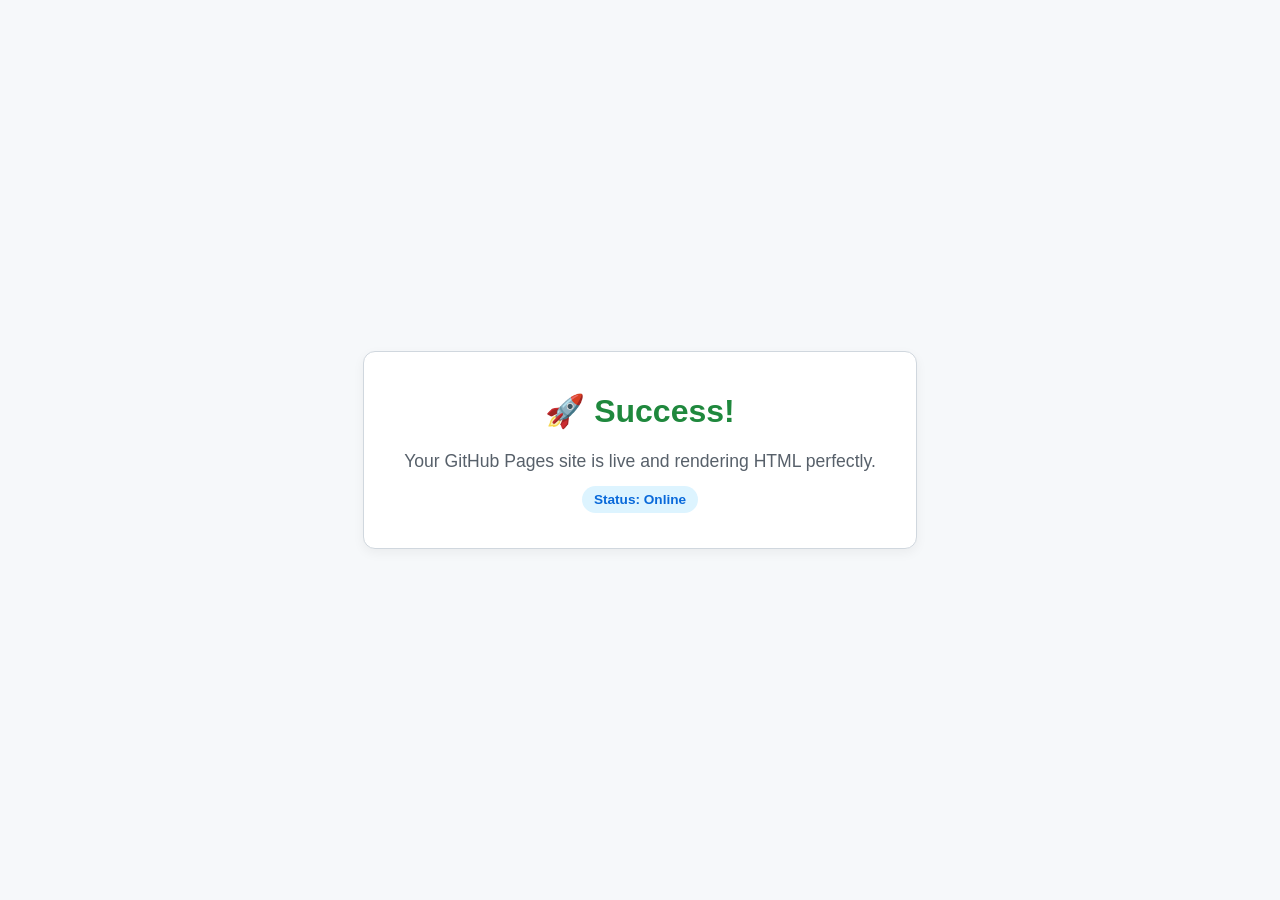
==== index.html @ 144df78f "Rename test.html to index.html" ====
<!DOCTYPE html>
<html lang="en">
<head>
    <meta charset="UTF-8">
    <meta name="viewport" content="width=device-width, initial-scale=1.0">
    <title>GitHub Pages Test Website</title>
    <style>
        body {
            font-family: -apple-system, BlinkMacSystemFont, "Segoe UI", Roboto, Helvetica, Arial, sans-serif;
            background-color: #f6f8fa;
            color: #24292f;
            display: flex;
            justify-content: center;
            align-items: center;
            height: 100vh;
            margin: 0;
        }
        .container {
            text-align: center;
            background: white;
            padding: 40px;
            border-radius: 12px;
            box-shadow: 0 4px 12px rgba(0,0,0,0.05);
            border: 1px solid #d0d7de;
        }
        h1 { color: #1f883d; margin-top: 0; }
        p { color: #57606a; font-size: 1.1em; }
        .badge {
            background-color: #ddf4ff;
            color: #0969da;
            padding: 6px 12px;
            border-radius: 20px;
            font-size: 0.85em;
            font-weight: 600;
        }
    </style>
</head>
<body>

    <div class="container">
        <h1>🚀 Success!</h1>
        <p>Your GitHub Pages site is live and rendering HTML perfectly.</p>
        <span class="badge">Status: Online</span>
    </div>

</body>
</html>
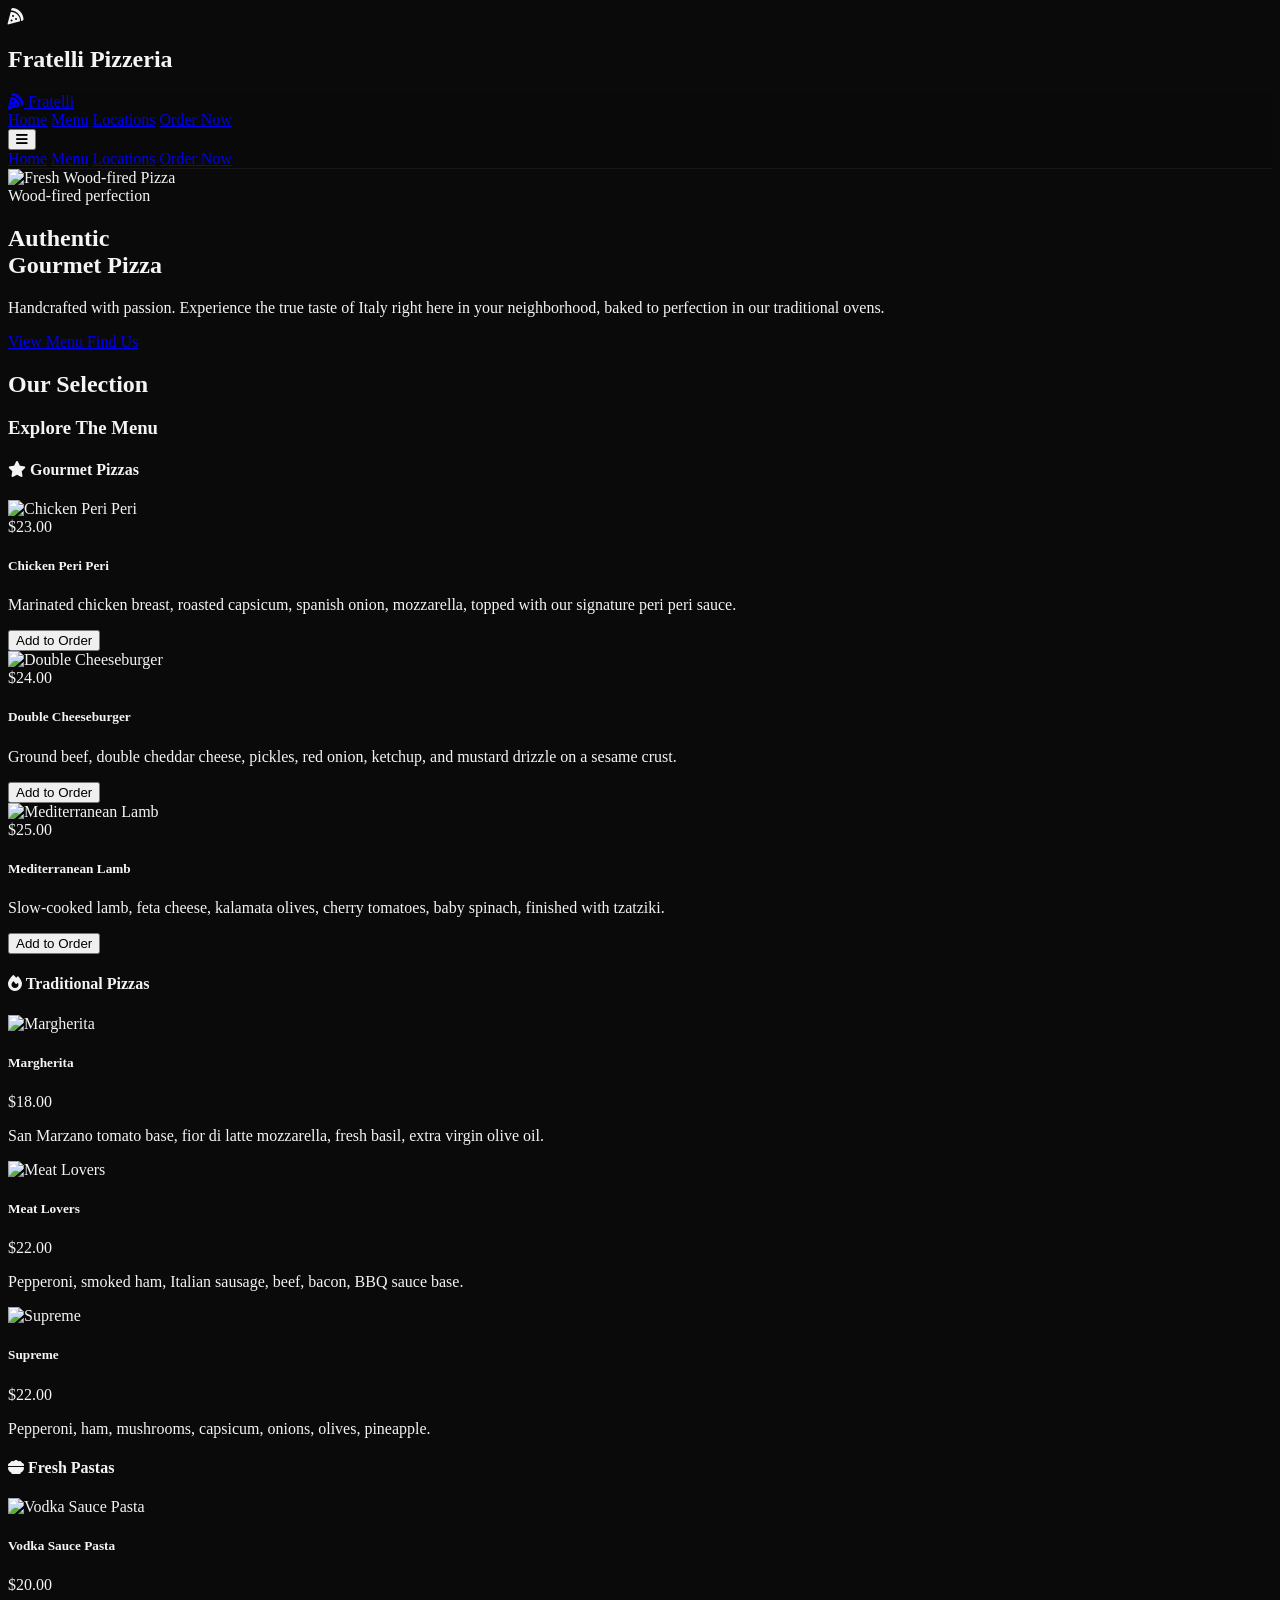
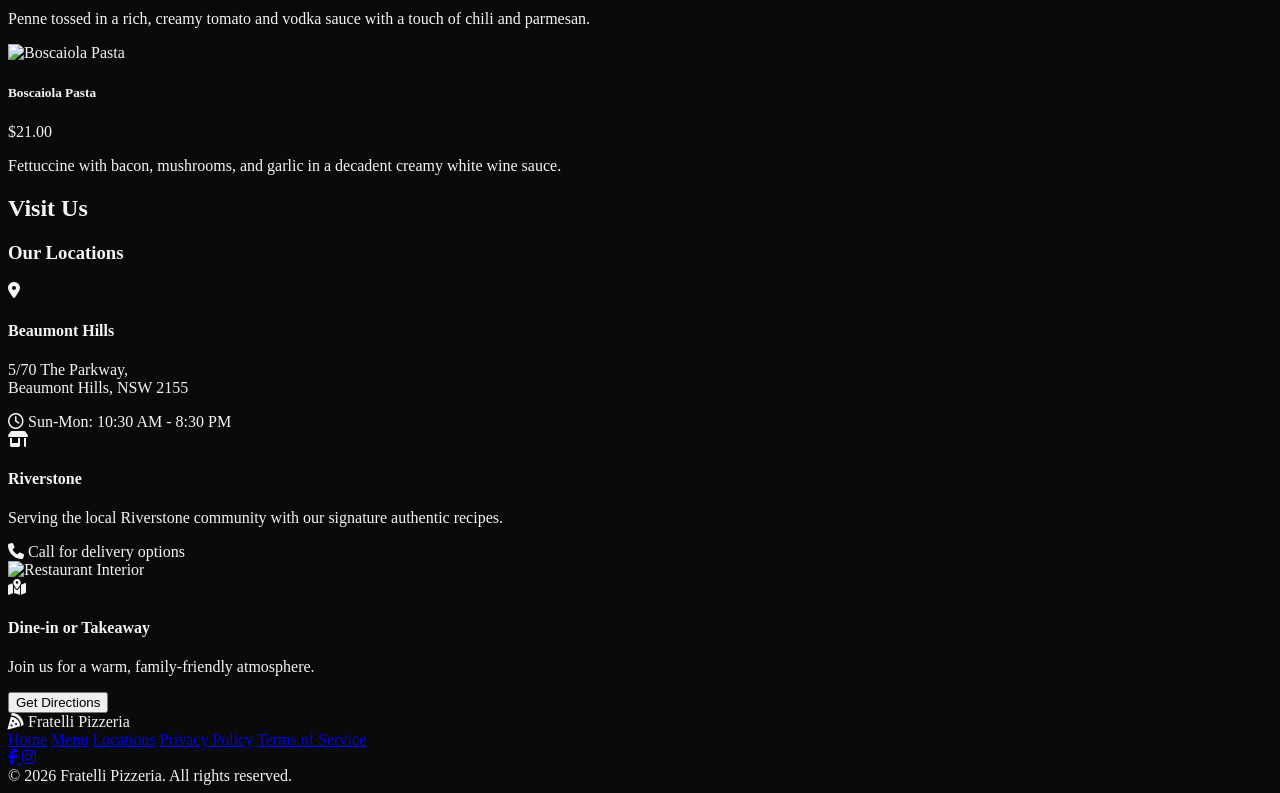
==== commit 3db69b06: "Revamp index.html for Fratelli Pizzeria Updated the title and added Google Fonts, FontAwesome, and T" ====
--- a/index.html
+++ b/index.html
@@ -1,47 +1,452 @@
 <!DOCTYPE html>
-<html lang="en">
+<html lang="en" class="scroll-smooth">
 <head>
     <meta charset="UTF-8">
     <meta name="viewport" content="width=device-width, initial-scale=1.0">
-    <title>GitHub Pages Test Website</title>
+    <title>Fratelli Pizzeria | Authentic Gourmet Pizza</title>
+    
+    <!-- Google Fonts: Montserrat for headings, Inter for body -->
+    <link rel="preconnect" href="https://fonts.googleapis.com">
+    <link rel="preconnect" href="https://fonts.gstatic.com" crossorigin>
+    <link href="https://fonts.googleapis.com/css2?family=Inter:wght@300;400;500;600&family=Montserrat:wght@500;700;800&display=swap" rel="stylesheet">
+    
+    <!-- FontAwesome for Icons -->
+    <link rel="stylesheet" href="https://cdnjs.cloudflare.com/ajax/libs/font-awesome/6.4.0/css/all.min.css">
+    
+    <!-- Tailwind CSS -->
+    <script src="https://cdn.tailwindcss.com"></script>
+    <script>
+        tailwind.config = {
+            theme: {
+                extend: {
+                    fontFamily: {
+                        sans: ['Inter', 'sans-serif'],
+                        heading: ['Montserrat', 'sans-serif'],
+                    },
+                    colors: {
+                        brand: {
+                            dark: '#0a0a0a',
+                            card: '#141414',
+                            red: '#dc2626',
+                            redHover: '#b91c1c',
+                            orange: '#f97316'
+                        }
+                    },
+                    animation: {
+                        'spin-slow': 'spin 2s linear infinite',
+                    }
+                }
+            }
+        }
+    </script>
+    
     <style>
+        /* Custom Styles for Loader and specific effects */
         body {
-            font-family: -apple-system, BlinkMacSystemFont, "Segoe UI", Roboto, Helvetica, Arial, sans-serif;
-            background-color: #f6f8fa;
-            color: #24292f;
-            display: flex;
-            justify-content: center;
-            align-items: center;
-            height: 100vh;
-            margin: 0;
-        }
-        .container {
-            text-align: center;
-            background: white;
-            padding: 40px;
-            border-radius: 12px;
-            box-shadow: 0 4px 12px rgba(0,0,0,0.05);
-            border: 1px solid #d0d7de;
-        }
-        h1 { color: #1f883d; margin-top: 0; }
-        p { color: #57606a; font-size: 1.1em; }
-        .badge {
-            background-color: #ddf4ff;
-            color: #0969da;
-            padding: 6px 12px;
-            border-radius: 20px;
-            font-size: 0.85em;
-            font-weight: 600;
+            background-color: #0a0a0a;
+            color: #f3f4f6;
+            overflow-x: hidden;
+        }
+
+        #loader {
+            transition: opacity 0.5s ease-out, visibility 0.5s ease-out;
+        }
+        
+        .loader-hidden {
+            opacity: 0;
+            visibility: hidden;
+            pointer-events: none;
+        }
+
+        .glass-nav {
+            background: rgba(10, 10, 10, 0.85);
+            backdrop-filter: blur(12px);
+            -webkit-backdrop-filter: blur(12px);
+            border-bottom: 1px solid rgba(255, 255, 255, 0.05);
+        }
+
+        /* Image hover zoom effect */
+        .card-img-wrapper {
+            overflow: hidden;
+        }
+        .card-img-wrapper img {
+            transition: transform 0.5s ease;
+        }
+        .menu-card:hover .card-img-wrapper img {
+            transform: scale(1.08);
         }
     </style>
 </head>
-<body>
-
-    <div class="container">
-        <h1>🚀 Success!</h1>
-        <p>Your GitHub Pages site is live and rendering HTML perfectly.</p>
-        <span class="badge">Status: Online</span>
+<body class="antialiased">
+
+    <!-- Loading Screen -->
+    <div id="loader" class="fixed inset-0 z-[100] flex flex-col items-center justify-center bg-brand-dark">
+        <i class="fa-solid fa-pizza-slice text-brand-red text-7xl animate-spin-slow drop-shadow-[0_0_15px_rgba(220,38,38,0.5)]"></i>
+        <h2 class="mt-6 text-2xl font-heading font-bold tracking-widest text-white uppercase">Fratelli Pizzeria</h2>
     </div>
 
+    <!-- Navigation -->
+    <nav class="fixed w-full z-50 glass-nav transition-all duration-300">
+        <div class="max-w-7xl mx-auto px-4 sm:px-6 lg:px-8">
+            <div class="flex justify-between items-center h-20">
+                <!-- Logo -->
+                <div class="flex-shrink-0 flex items-center">
+                    <a href="#home" class="flex items-center gap-2 group">
+                        <i class="fa-solid fa-pizza-slice text-brand-red text-2xl group-hover:rotate-12 transition-transform"></i>
+                        <span class="font-heading font-bold text-xl uppercase tracking-wider text-white">Fratelli</span>
+                    </a>
+                </div>
+                
+                <!-- Desktop Menu -->
+                <div class="hidden md:flex items-center space-x-8">
+                    <a href="#home" class="text-gray-300 hover:text-brand-red font-medium transition-colors">Home</a>
+                    <a href="#menu" class="text-gray-300 hover:text-brand-red font-medium transition-colors">Menu</a>
+                    <a href="#locations" class="text-gray-300 hover:text-brand-red font-medium transition-colors">Locations</a>
+                    <a href="#order" class="bg-brand-red hover:bg-brand-redHover text-white px-6 py-2.5 rounded-full font-semibold transition-all shadow-[0_0_15px_rgba(220,38,38,0.3)] hover:shadow-[0_0_20px_rgba(220,38,38,0.5)]">
+                        Order Now
+                    </a>
+                </div>
+
+                <!-- Mobile menu button -->
+                <div class="md:hidden flex items-center">
+                    <button id="mobile-menu-btn" class="text-gray-300 hover:text-white focus:outline-none p-2">
+                        <i class="fa-solid fa-bars text-2xl"></i>
+                    </button>
+                </div>
+            </div>
+        </div>
+
+        <!-- Mobile Menu Panel -->
+        <div id="mobile-menu" class="md:hidden hidden bg-brand-dark/95 backdrop-blur-lg border-b border-zinc-800">
+            <div class="px-4 pt-2 pb-6 space-y-2 text-center flex flex-col">
+                <a href="#home" class="mobile-link block px-3 py-3 text-base font-medium text-gray-300 hover:text-white hover:bg-zinc-900 rounded-md">Home</a>
+                <a href="#menu" class="mobile-link block px-3 py-3 text-base font-medium text-gray-300 hover:text-white hover:bg-zinc-900 rounded-md">Menu</a>
+                <a href="#locations" class="mobile-link block px-3 py-3 text-base font-medium text-gray-300 hover:text-white hover:bg-zinc-900 rounded-md">Locations</a>
+                <a href="#order" class="mobile-link block mt-4 bg-brand-red text-white px-4 py-3 rounded-md font-semibold mx-4">Order Now</a>
+            </div>
+        </div>
+    </nav>
+
+    <!-- Hero Section -->
+    <section id="home" class="relative h-screen flex items-center justify-center text-center pt-20">
+        <!-- Background Image with Overlay -->
+        <div class="absolute inset-0 z-0">
+            <img src="https://images.unsplash.com/photo-1513104890138-7c749659a591?q=80&w=2000&auto=format&fit=crop" alt="Fresh Wood-fired Pizza" class="w-full h-full object-cover" />
+            <div class="absolute inset-0 bg-gradient-to-b from-black/80 via-black/60 to-brand-dark"></div>
+        </div>
+
+        <!-- Hero Content -->
+        <div class="relative z-10 px-4 max-w-4xl mx-auto flex flex-col items-center">
+            <div class="inline-flex items-center gap-2 px-4 py-2 rounded-full bg-zinc-900/60 border border-zinc-700/50 backdrop-blur-sm mb-6">
+                <span class="w-2 h-2 rounded-full bg-brand-red animate-pulse"></span>
+                <span class="text-sm font-medium tracking-wide text-gray-300 uppercase">Wood-fired perfection</span>
+            </div>
+            <h1 class="text-5xl md:text-7xl font-heading font-extrabold text-white mb-6 leading-tight drop-shadow-lg">
+                Authentic <br/><span class="text-transparent bg-clip-text bg-gradient-to-r from-brand-red to-brand-orange">Gourmet Pizza</span>
+            </h1>
+            <p class="text-lg md:text-xl text-gray-300 mb-10 max-w-2xl font-light">
+                Handcrafted with passion. Experience the true taste of Italy right here in your neighborhood, baked to perfection in our traditional ovens.
+            </p>
+            <div class="flex flex-col sm:flex-row gap-4 w-full sm:w-auto">
+                <a href="#menu" class="px-8 py-4 bg-brand-red hover:bg-brand-redHover text-white rounded-full font-bold text-lg transition-all shadow-[0_0_20px_rgba(220,38,38,0.4)] hover:-translate-y-1">
+                    View Menu
+                </a>
+                <a href="#locations" class="px-8 py-4 bg-transparent border-2 border-white text-white hover:bg-white hover:text-brand-dark rounded-full font-bold text-lg transition-all hover:-translate-y-1">
+                    Find Us
+                </a>
+            </div>
+        </div>
+    </section>
+
+    <!-- Menu Section -->
+    <section id="menu" class="py-24 bg-brand-dark relative">
+        <div class="max-w-7xl mx-auto px-4 sm:px-6 lg:px-8">
+            <div class="text-center mb-16">
+                <h2 class="text-brand-red font-semibold tracking-wider uppercase mb-2">Our Selection</h2>
+                <h3 class="text-4xl md:text-5xl font-heading font-bold text-white">Explore The Menu</h3>
+                <div class="w-24 h-1 bg-brand-red mx-auto mt-6 rounded-full"></div>
+            </div>
+
+            <!-- Gourmet Pizzas -->
+            <div class="mb-16">
+                <h4 class="text-2xl font-heading font-bold text-white mb-8 flex items-center gap-3">
+                    <i class="fa-solid fa-star text-brand-orange"></i> Gourmet Pizzas
+                </h4>
+                <div class="grid grid-cols-1 md:grid-cols-2 lg:grid-cols-3 gap-8">
+                    <!-- Item 1 -->
+                    <div class="menu-card bg-brand-card rounded-2xl overflow-hidden border border-zinc-800 hover:border-brand-red/50 transition-colors shadow-lg group">
+                        <div class="card-img-wrapper h-56 w-full relative">
+                            <img src="https://images.unsplash.com/photo-1565299624946-b28f40a0ae38?w=600&auto=format&fit=crop" alt="Chicken Peri Peri" class="w-full h-full object-cover" />
+                            <div class="absolute top-4 right-4 bg-brand-red text-white font-bold py-1 px-3 rounded-lg shadow-md">$23.00</div>
+                        </div>
+                        <div class="p-6">
+                            <h5 class="text-xl font-heading font-bold text-white mb-2 group-hover:text-brand-red transition-colors">Chicken Peri Peri</h5>
+                            <p class="text-gray-400 text-sm leading-relaxed mb-4">Marinated chicken breast, roasted capsicum, spanish onion, mozzarella, topped with our signature peri peri sauce.</p>
+                            <button class="w-full py-2.5 rounded-lg border border-zinc-700 text-white font-medium hover:bg-brand-red hover:border-brand-red transition-colors">Add to Order</button>
+                        </div>
+                    </div>
+                    <!-- Item 2 -->
+                    <div class="menu-card bg-brand-card rounded-2xl overflow-hidden border border-zinc-800 hover:border-brand-red/50 transition-colors shadow-lg group">
+                        <div class="card-img-wrapper h-56 w-full relative">
+                            <img src="https://images.unsplash.com/photo-1593560708920-61dd98c46a4e?w=600&auto=format&fit=crop" alt="Double Cheeseburger" class="w-full h-full object-cover" />
+                            <div class="absolute top-4 right-4 bg-brand-red text-white font-bold py-1 px-3 rounded-lg shadow-md">$24.00</div>
+                        </div>
+                        <div class="p-6">
+                            <h5 class="text-xl font-heading font-bold text-white mb-2 group-hover:text-brand-red transition-colors">Double Cheeseburger</h5>
+                            <p class="text-gray-400 text-sm leading-relaxed mb-4">Ground beef, double cheddar cheese, pickles, red onion, ketchup, and mustard drizzle on a sesame crust.</p>
+                            <button class="w-full py-2.5 rounded-lg border border-zinc-700 text-white font-medium hover:bg-brand-red hover:border-brand-red transition-colors">Add to Order</button>
+                        </div>
+                    </div>
+                    <!-- Item 3 -->
+                    <div class="menu-card bg-brand-card rounded-2xl overflow-hidden border border-zinc-800 hover:border-brand-red/50 transition-colors shadow-lg group">
+                        <div class="card-img-wrapper h-56 w-full relative">
+                            <img src="https://images.unsplash.com/photo-1544982503-9f984c14501a?w=600&auto=format&fit=crop" alt="Mediterranean Lamb" class="w-full h-full object-cover" />
+                            <div class="absolute top-4 right-4 bg-brand-red text-white font-bold py-1 px-3 rounded-lg shadow-md">$25.00</div>
+                        </div>
+                        <div class="p-6">
+                            <h5 class="text-xl font-heading font-bold text-white mb-2 group-hover:text-brand-red transition-colors">Mediterranean Lamb</h5>
+                            <p class="text-gray-400 text-sm leading-relaxed mb-4">Slow-cooked lamb, feta cheese, kalamata olives, cherry tomatoes, baby spinach, finished with tzatziki.</p>
+                            <button class="w-full py-2.5 rounded-lg border border-zinc-700 text-white font-medium hover:bg-brand-red hover:border-brand-red transition-colors">Add to Order</button>
+                        </div>
+                    </div>
+                </div>
+            </div>
+
+            <!-- Traditional Pizzas & Pastas Split -->
+            <div class="grid grid-cols-1 lg:grid-cols-2 gap-12">
+                
+                <!-- Traditional Pizzas -->
+                <div>
+                    <h4 class="text-2xl font-heading font-bold text-white mb-8 flex items-center gap-3">
+                        <i class="fa-solid fa-fire text-brand-orange"></i> Traditional Pizzas
+                    </h4>
+                    <div class="space-y-6">
+                        <!-- List Item -->
+                        <div class="flex gap-4 p-4 rounded-xl hover:bg-zinc-900 transition-colors border border-transparent hover:border-zinc-800 cursor-pointer">
+                            <img src="https://images.unsplash.com/photo-1574071318508-1cdbab80d002?w=200&auto=format&fit=crop" class="w-24 h-24 rounded-lg object-cover" alt="Margherita">
+                            <div class="flex-1">
+                                <div class="flex justify-between items-start mb-1">
+                                    <h5 class="text-lg font-heading font-bold text-white">Margherita</h5>
+                                    <span class="text-brand-red font-bold">$18.00</span>
+                                </div>
+                                <p class="text-gray-400 text-sm">San Marzano tomato base, fior di latte mozzarella, fresh basil, extra virgin olive oil.</p>
+                            </div>
+                        </div>
+                        <!-- List Item -->
+                        <div class="flex gap-4 p-4 rounded-xl hover:bg-zinc-900 transition-colors border border-transparent hover:border-zinc-800 cursor-pointer">
+                            <img src="https://images.unsplash.com/photo-1628840042765-356cda07504e?w=200&auto=format&fit=crop" class="w-24 h-24 rounded-lg object-cover" alt="Meat Lovers">
+                            <div class="flex-1">
+                                <div class="flex justify-between items-start mb-1">
+                                    <h5 class="text-lg font-heading font-bold text-white">Meat Lovers</h5>
+                                    <span class="text-brand-red font-bold">$22.00</span>
+                                </div>
+                                <p class="text-gray-400 text-sm">Pepperoni, smoked ham, Italian sausage, beef, bacon, BBQ sauce base.</p>
+                            </div>
+                        </div>
+                        <!-- List Item -->
+                        <div class="flex gap-4 p-4 rounded-xl hover:bg-zinc-900 transition-colors border border-transparent hover:border-zinc-800 cursor-pointer">
+                            <img src="https://images.unsplash.com/photo-1604382354936-07c5d9983bd3?w=200&auto=format&fit=crop" class="w-24 h-24 rounded-lg object-cover" alt="Supreme">
+                            <div class="flex-1">
+                                <div class="flex justify-between items-start mb-1">
+                                    <h5 class="text-lg font-heading font-bold text-white">Supreme</h5>
+                                    <span class="text-brand-red font-bold">$22.00</span>
+                                </div>
+                                <p class="text-gray-400 text-sm">Pepperoni, ham, mushrooms, capsicum, onions, olives, pineapple.</p>
+                            </div>
+                        </div>
+                    </div>
+                </div>
+
+                <!-- Pastas -->
+                <div>
+                    <h4 class="text-2xl font-heading font-bold text-white mb-8 flex items-center gap-3">
+                        <i class="fa-solid fa-bowl-food text-brand-orange"></i> Fresh Pastas
+                    </h4>
+                    <div class="space-y-6">
+                        <!-- List Item -->
+                        <div class="flex gap-4 p-4 rounded-xl hover:bg-zinc-900 transition-colors border border-transparent hover:border-zinc-800 cursor-pointer">
+                            <img src="https://images.unsplash.com/photo-1473093295043-cdd812d0e601?w=200&auto=format&fit=crop" class="w-24 h-24 rounded-lg object-cover" alt="Vodka Sauce Pasta">
+                            <div class="flex-1">
+                                <div class="flex justify-between items-start mb-1">
+                                    <h5 class="text-lg font-heading font-bold text-white">Vodka Sauce Pasta</h5>
+                                    <span class="text-brand-red font-bold">$20.00</span>
+                                </div>
+                                <p class="text-gray-400 text-sm">Penne tossed in a rich, creamy tomato and vodka sauce with a touch of chili and parmesan.</p>
+                            </div>
+                        </div>
+                        <!-- List Item -->
+                        <div class="flex gap-4 p-4 rounded-xl hover:bg-zinc-900 transition-colors border border-transparent hover:border-zinc-800 cursor-pointer">
+                            <img src="https://images.unsplash.com/photo-1621996346565-e3dbc646d9a9?w=200&auto=format&fit=crop" class="w-24 h-24 rounded-lg object-cover" alt="Boscaiola Pasta">
+                            <div class="flex-1">
+                                <div class="flex justify-between items-start mb-1">
+                                    <h5 class="text-lg font-heading font-bold text-white">Boscaiola Pasta</h5>
+                                    <span class="text-brand-red font-bold">$21.00</span>
+                                </div>
+                                <p class="text-gray-400 text-sm">Fettuccine with bacon, mushrooms, and garlic in a decadent creamy white wine sauce.</p>
+                            </div>
+                        </div>
+                    </div>
+                </div>
+
+            </div>
+        </div>
+    </section>
+
+    <!-- Locations & Hours Section -->
+    <section id="locations" class="py-24 bg-zinc-950 relative border-t border-zinc-900">
+        <div class="max-w-7xl mx-auto px-4 sm:px-6 lg:px-8">
+            <div class="grid grid-cols-1 lg:grid-cols-2 gap-16 items-center">
+                
+                <!-- Info -->
+                <div>
+                    <h2 class="text-brand-red font-semibold tracking-wider uppercase mb-2">Visit Us</h2>
+                    <h3 class="text-4xl md:text-5xl font-heading font-bold text-white mb-8">Our Locations</h3>
+                    
+                    <div class="space-y-8">
+                        <!-- Location 1 -->
+                        <div class="bg-brand-card p-8 rounded-2xl border border-zinc-800 relative overflow-hidden">
+                            <div class="absolute top-0 right-0 w-32 h-32 bg-brand-red/5 rounded-full blur-3xl -mr-10 -mt-10"></div>
+                            <div class="flex items-start gap-4">
+                                <div class="w-12 h-12 rounded-full bg-zinc-900 flex items-center justify-center flex-shrink-0 border border-zinc-700">
+                                    <i class="fa-solid fa-location-dot text-brand-red text-xl"></i>
+                                </div>
+                                <div>
+                                    <h4 class="text-2xl font-heading font-bold text-white mb-2">Beaumont Hills</h4>
+                                    <p class="text-gray-400 mb-4 text-sm leading-relaxed">
+                                        5/70 The Parkway,<br>
+                                        Beaumont Hills, NSW 2155
+                                    </p>
+                                    <div class="flex items-center gap-2 text-sm text-brand-orange font-medium">
+                                        <i class="fa-regular fa-clock"></i>
+                                        <span>Sun-Mon: 10:30 AM - 8:30 PM</span>
+                                    </div>
+                                </div>
+                            </div>
+                        </div>
+
+                        <!-- Location 2 -->
+                        <div class="bg-brand-card p-8 rounded-2xl border border-zinc-800 relative overflow-hidden">
+                            <div class="absolute top-0 right-0 w-32 h-32 bg-brand-orange/5 rounded-full blur-3xl -mr-10 -mt-10"></div>
+                            <div class="flex items-start gap-4">
+                                <div class="w-12 h-12 rounded-full bg-zinc-900 flex items-center justify-center flex-shrink-0 border border-zinc-700">
+                                    <i class="fa-solid fa-shop text-brand-red text-xl"></i>
+                                </div>
+                                <div>
+                                    <h4 class="text-2xl font-heading font-bold text-white mb-2">Riverstone</h4>
+                                    <p class="text-gray-400 mb-4 text-sm leading-relaxed">
+                                        Serving the local Riverstone community with our signature authentic recipes.
+                                    </p>
+                                    <div class="flex items-center gap-2 text-sm text-brand-orange font-medium">
+                                        <i class="fa-solid fa-phone"></i>
+                                        <span>Call for delivery options</span>
+                                    </div>
+                                </div>
+                            </div>
+                        </div>
+                    </div>
+                </div>
+
+                <!-- Abstract Visual / Map Placeholder -->
+                <div class="h-[500px] w-full rounded-2xl overflow-hidden relative border border-zinc-800 group bg-zinc-900 flex items-center justify-center">
+                   <img src="https://images.unsplash.com/photo-1555396273-367ea4eb4db5?w=800&auto=format&fit=crop" class="absolute inset-0 w-full h-full object-cover opacity-40 group-hover:opacity-60 transition-opacity duration-700" alt="Restaurant Interior">
+                   <div class="relative z-10 text-center p-8 backdrop-blur-sm bg-black/40 border border-white/10 rounded-xl">
+                       <i class="fa-solid fa-map-location-dot text-4xl text-brand-red mb-4"></i>
+                       <h4 class="text-2xl font-heading font-bold text-white mb-2">Dine-in or Takeaway</h4>
+                       <p class="text-gray-300">Join us for a warm, family-friendly atmosphere.</p>
+                       <button class="mt-6 px-6 py-2 bg-white text-brand-dark rounded-full font-bold hover:bg-brand-red hover:text-white transition-colors">Get Directions</button>
+                   </div>
+                </div>
+            </div>
+        </div>
+    </section>
+
+    <!-- Footer -->
+    <footer class="bg-brand-dark border-t border-zinc-900 py-12">
+        <div class="max-w-7xl mx-auto px-4 sm:px-6 lg:px-8">
+            <div class="flex flex-col md:flex-row justify-between items-center gap-6">
+                <!-- Logo -->
+                <div class="flex items-center gap-2">
+                    <i class="fa-solid fa-pizza-slice text-brand-red text-xl"></i>
+                    <span class="font-heading font-bold text-lg uppercase tracking-wider text-white">Fratelli Pizzeria</span>
+                </div>
+                
+                <!-- Links -->
+                <div class="flex flex-wrap justify-center gap-6 text-sm text-gray-400">
+                    <a href="#home" class="hover:text-brand-red transition-colors">Home</a>
+                    <a href="#menu" class="hover:text-brand-red transition-colors">Menu</a>
+                    <a href="#locations" class="hover:text-brand-red transition-colors">Locations</a>
+                    <a href="#" class="hover:text-brand-red transition-colors">Privacy Policy</a>
+                    <a href="#" class="hover:text-brand-red transition-colors">Terms of Service</a>
+                </div>
+
+                <!-- Socials -->
+                <div class="flex gap-4">
+                    <a href="#" class="w-10 h-10 rounded-full bg-zinc-900 border border-zinc-800 flex items-center justify-center text-gray-400 hover:text-white hover:bg-brand-red hover:border-brand-red transition-all">
+                        <i class="fa-brands fa-facebook-f"></i>
+                    </a>
+                    <a href="#" class="w-10 h-10 rounded-full bg-zinc-900 border border-zinc-800 flex items-center justify-center text-gray-400 hover:text-white hover:bg-brand-red hover:border-brand-red transition-all">
+                        <i class="fa-brands fa-instagram"></i>
+                    </a>
+                </div>
+            </div>
+            
+            <div class="mt-8 text-center text-gray-600 text-sm">
+                &copy; 2026 Fratelli Pizzeria. All rights reserved.
+            </div>
+        </div>
+    </footer>
+
+    <!-- JavaScript for Interactions -->
+    <script>
+        document.addEventListener('DOMContentLoaded', () => {
+            // 1. Loading Screen Fade Out
+            const loader = document.getElementById('loader');
+            
+            // Ensures minimum display time for the cool pizza animation (2 seconds as requested)
+            setTimeout(() => {
+                loader.classList.add('loader-hidden');
+            }, 2000);
+
+            // 2. Mobile Menu Toggle
+            const mobileMenuBtn = document.getElementById('mobile-menu-btn');
+            const mobileMenu = document.getElementById('mobile-menu');
+            const mobileLinks = document.querySelectorAll('.mobile-link');
+            
+            // Toggle menu visibility
+            mobileMenuBtn.addEventListener('click', () => {
+                mobileMenu.classList.toggle('hidden');
+                
+                // Change icon from hamburger to close (X)
+                const icon = mobileMenuBtn.querySelector('i');
+                if (mobileMenu.classList.contains('hidden')) {
+                    icon.classList.remove('fa-xmark');
+                    icon.classList.add('fa-bars');
+                } else {
+                    icon.classList.remove('fa-bars');
+                    icon.classList.add('fa-xmark');
+                }
+            });
+
+            // Close mobile menu when a link is clicked
+            mobileLinks.forEach(link => {
+                link.addEventListener('click', () => {
+                    mobileMenu.classList.add('hidden');
+                    const icon = mobileMenuBtn.querySelector('i');
+                    icon.classList.remove('fa-xmark');
+                    icon.classList.add('fa-bars');
+                });
+            });
+
+            // 3. Navbar scroll effect (add border/shadow when scrolling down)
+            const nav = document.querySelector('nav');
+            window.addEventListener('scroll', () => {
+                if (window.scrollY > 20) {
+                    nav.classList.add('shadow-lg', 'shadow-black/50');
+                } else {
+                    nav.classList.remove('shadow-lg', 'shadow-black/50');
+                }
+            });
+        });
+    </script>
 </body>
 </html>
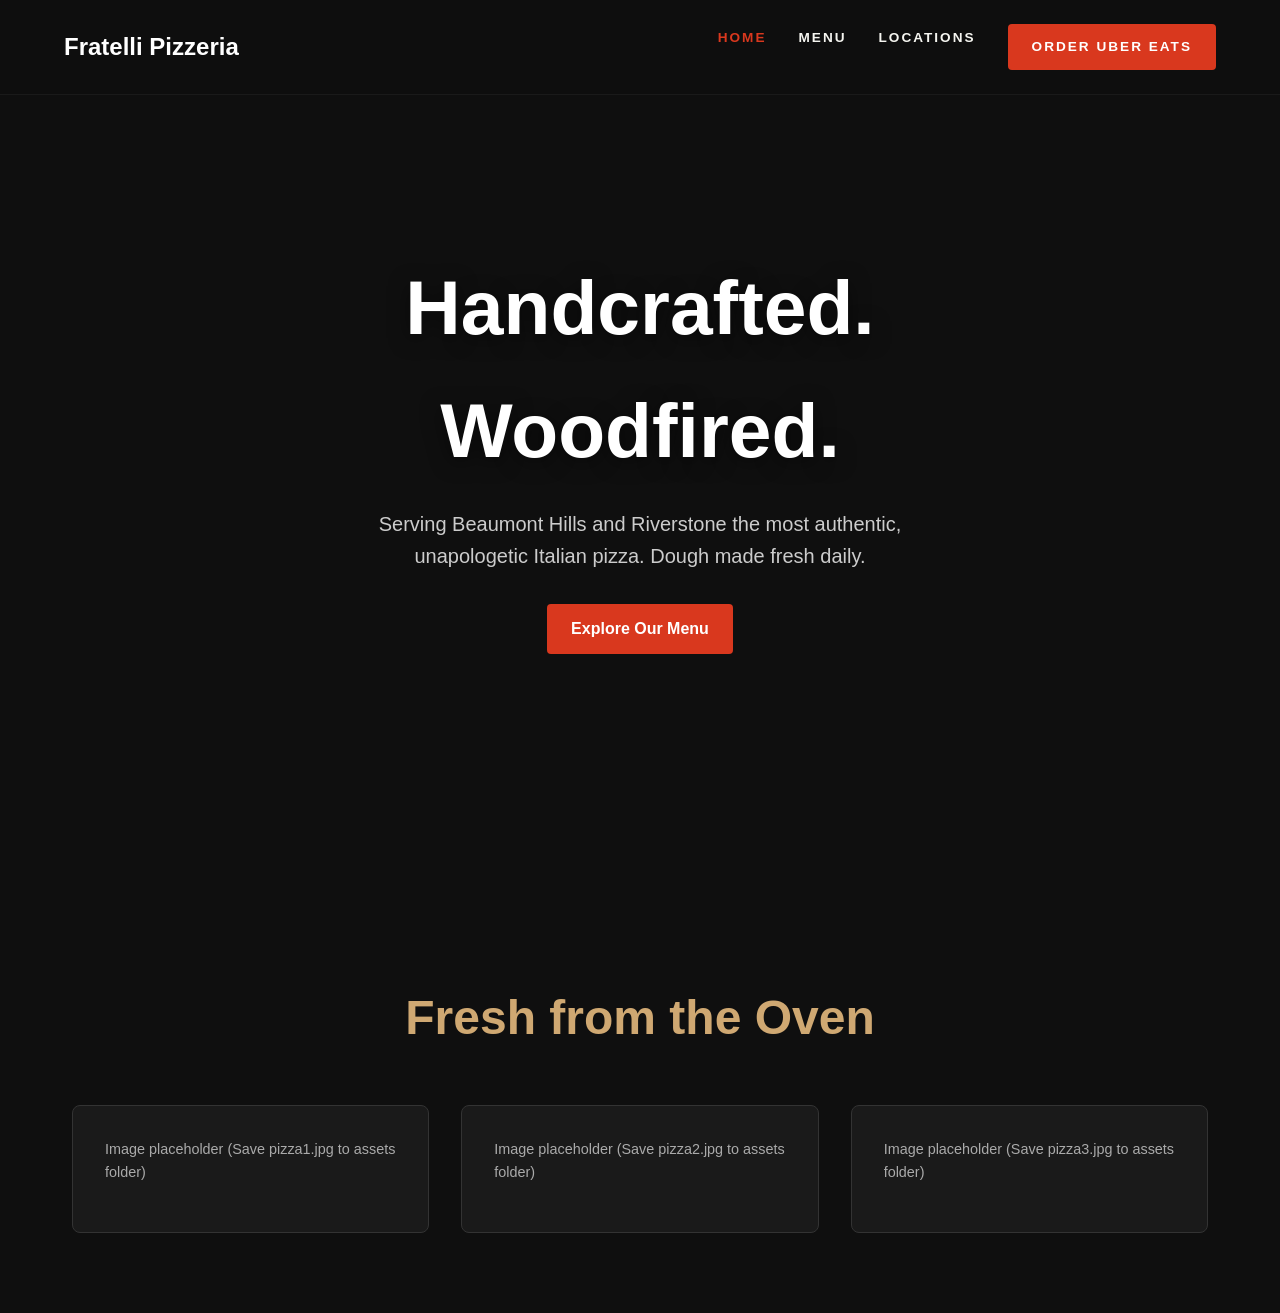
==== commit 3744dd2b: "Add files via upload" ====
--- a/index.html
+++ b/index.html
@@ -1,452 +1,37 @@
 <!DOCTYPE html>
-<html lang="en" class="scroll-smooth">
+<html lang="en">
 <head>
     <meta charset="UTF-8">
     <meta name="viewport" content="width=device-width, initial-scale=1.0">
-    <title>Fratelli Pizzeria | Authentic Gourmet Pizza</title>
-    
-    <!-- Google Fonts: Montserrat for headings, Inter for body -->
-    <link rel="preconnect" href="https://fonts.googleapis.com">
-    <link rel="preconnect" href="https://fonts.gstatic.com" crossorigin>
-    <link href="https://fonts.googleapis.com/css2?family=Inter:wght@300;400;500;600&family=Montserrat:wght@500;700;800&display=swap" rel="stylesheet">
-    
-    <!-- FontAwesome for Icons -->
-    <link rel="stylesheet" href="https://cdnjs.cloudflare.com/ajax/libs/font-awesome/6.4.0/css/all.min.css">
-    
-    <!-- Tailwind CSS -->
-    <script src="https://cdn.tailwindcss.com"></script>
-    <script>
-        tailwind.config = {
-            theme: {
-                extend: {
-                    fontFamily: {
-                        sans: ['Inter', 'sans-serif'],
-                        heading: ['Montserrat', 'sans-serif'],
-                    },
-                    colors: {
-                        brand: {
-                            dark: '#0a0a0a',
-                            card: '#141414',
-                            red: '#dc2626',
-                            redHover: '#b91c1c',
-                            orange: '#f97316'
-                        }
-                    },
-                    animation: {
-                        'spin-slow': 'spin 2s linear infinite',
-                    }
-                }
-            }
-        }
-    </script>
-    
-    <style>
-        /* Custom Styles for Loader and specific effects */
-        body {
-            background-color: #0a0a0a;
-            color: #f3f4f6;
-            overflow-x: hidden;
-        }
-
-        #loader {
-            transition: opacity 0.5s ease-out, visibility 0.5s ease-out;
-        }
-        
-        .loader-hidden {
-            opacity: 0;
-            visibility: hidden;
-            pointer-events: none;
-        }
-
-        .glass-nav {
-            background: rgba(10, 10, 10, 0.85);
-            backdrop-filter: blur(12px);
-            -webkit-backdrop-filter: blur(12px);
-            border-bottom: 1px solid rgba(255, 255, 255, 0.05);
-        }
-
-        /* Image hover zoom effect */
-        .card-img-wrapper {
-            overflow: hidden;
-        }
-        .card-img-wrapper img {
-            transition: transform 0.5s ease;
-        }
-        .menu-card:hover .card-img-wrapper img {
-            transform: scale(1.08);
-        }
-    </style>
+    <title>Fratelli Pizzeria | Authentic Woodfired Pizza</title>
+    <link rel="stylesheet" href="style.css">
+    <!-- Replace the href below with the real Google Fonts link -->
+    <link href="google_fonts_placeholder" rel="stylesheet">
 </head>
-<body class="antialiased">
-
-    <!-- Loading Screen -->
-    <div id="loader" class="fixed inset-0 z-[100] flex flex-col items-center justify-center bg-brand-dark">
-        <i class="fa-solid fa-pizza-slice text-brand-red text-7xl animate-spin-slow drop-shadow-[0_0_15px_rgba(220,38,38,0.5)]"></i>
-        <h2 class="mt-6 text-2xl font-heading font-bold tracking-widest text-white uppercase">Fratelli Pizzeria</h2>
-    </div>
-
-    <!-- Navigation -->
-    <nav class="fixed w-full z-50 glass-nav transition-all duration-300">
-        <div class="max-w-7xl mx-auto px-4 sm:px-6 lg:px-8">
-            <div class="flex justify-between items-center h-20">
-                <!-- Logo -->
-                <div class="flex-shrink-0 flex items-center">
-                    <a href="#home" class="flex items-center gap-2 group">
-                        <i class="fa-solid fa-pizza-slice text-brand-red text-2xl group-hover:rotate-12 transition-transform"></i>
-                        <span class="font-heading font-bold text-xl uppercase tracking-wider text-white">Fratelli</span>
-                    </a>
-                </div>
-                
-                <!-- Desktop Menu -->
-                <div class="hidden md:flex items-center space-x-8">
-                    <a href="#home" class="text-gray-300 hover:text-brand-red font-medium transition-colors">Home</a>
-                    <a href="#menu" class="text-gray-300 hover:text-brand-red font-medium transition-colors">Menu</a>
-                    <a href="#locations" class="text-gray-300 hover:text-brand-red font-medium transition-colors">Locations</a>
-                    <a href="#order" class="bg-brand-red hover:bg-brand-redHover text-white px-6 py-2.5 rounded-full font-semibold transition-all shadow-[0_0_15px_rgba(220,38,38,0.3)] hover:shadow-[0_0_20px_rgba(220,38,38,0.5)]">
-                        Order Now
-                    </a>
-                </div>
-
-                <!-- Mobile menu button -->
-                <div class="md:hidden flex items-center">
-                    <button id="mobile-menu-btn" class="text-gray-300 hover:text-white focus:outline-none p-2">
-                        <i class="fa-solid fa-bars text-2xl"></i>
-                    </button>
-                </div>
-            </div>
-        </div>
-
-        <!-- Mobile Menu Panel -->
-        <div id="mobile-menu" class="md:hidden hidden bg-brand-dark/95 backdrop-blur-lg border-b border-zinc-800">
-            <div class="px-4 pt-2 pb-6 space-y-2 text-center flex flex-col">
-                <a href="#home" class="mobile-link block px-3 py-3 text-base font-medium text-gray-300 hover:text-white hover:bg-zinc-900 rounded-md">Home</a>
-                <a href="#menu" class="mobile-link block px-3 py-3 text-base font-medium text-gray-300 hover:text-white hover:bg-zinc-900 rounded-md">Menu</a>
-                <a href="#locations" class="mobile-link block px-3 py-3 text-base font-medium text-gray-300 hover:text-white hover:bg-zinc-900 rounded-md">Locations</a>
-                <a href="#order" class="mobile-link block mt-4 bg-brand-red text-white px-4 py-3 rounded-md font-semibold mx-4">Order Now</a>
-            </div>
-        </div>
+<body>
+    <div id="loader-wrapper"><div class="pizza-loader"></div></div>
+    <nav>
+        <a href="index.html" class="brand-logo">Fratelli Pizzeria</a>
+        <ul class="nav-links">
+            <li><a href="index.html" style="color: var(--accent-red);">Home</a></li>
+            <li><a href="menu.html">Menu</a></li>
+            <li><a href="locations.html">Locations</a></li>
+            <li><a href="#" target="_blank" class="uber-btn">Order Uber Eats</a></li>
+        </ul>
     </nav>
-
-    <!-- Hero Section -->
-    <section id="home" class="relative h-screen flex items-center justify-center text-center pt-20">
-        <!-- Background Image with Overlay -->
-        <div class="absolute inset-0 z-0">
-            <img src="https://images.unsplash.com/photo-1513104890138-7c749659a591?q=80&w=2000&auto=format&fit=crop" alt="Fresh Wood-fired Pizza" class="w-full h-full object-cover" />
-            <div class="absolute inset-0 bg-gradient-to-b from-black/80 via-black/60 to-brand-dark"></div>
-        </div>
-
-        <!-- Hero Content -->
-        <div class="relative z-10 px-4 max-w-4xl mx-auto flex flex-col items-center">
-            <div class="inline-flex items-center gap-2 px-4 py-2 rounded-full bg-zinc-900/60 border border-zinc-700/50 backdrop-blur-sm mb-6">
-                <span class="w-2 h-2 rounded-full bg-brand-red animate-pulse"></span>
-                <span class="text-sm font-medium tracking-wide text-gray-300 uppercase">Wood-fired perfection</span>
-            </div>
-            <h1 class="text-5xl md:text-7xl font-heading font-extrabold text-white mb-6 leading-tight drop-shadow-lg">
-                Authentic <br/><span class="text-transparent bg-clip-text bg-gradient-to-r from-brand-red to-brand-orange">Gourmet Pizza</span>
-            </h1>
-            <p class="text-lg md:text-xl text-gray-300 mb-10 max-w-2xl font-light">
-                Handcrafted with passion. Experience the true taste of Italy right here in your neighborhood, baked to perfection in our traditional ovens.
-            </p>
-            <div class="flex flex-col sm:flex-row gap-4 w-full sm:w-auto">
-                <a href="#menu" class="px-8 py-4 bg-brand-red hover:bg-brand-redHover text-white rounded-full font-bold text-lg transition-all shadow-[0_0_20px_rgba(220,38,38,0.4)] hover:-translate-y-1">
-                    View Menu
-                </a>
-                <a href="#locations" class="px-8 py-4 bg-transparent border-2 border-white text-white hover:bg-white hover:text-brand-dark rounded-full font-bold text-lg transition-all hover:-translate-y-1">
-                    Find Us
-                </a>
-            </div>
+    <header class="hero">
+        <h1>Handcrafted.<br>Woodfired.</h1>
+        <p>Serving Beaumont Hills and Riverstone the most authentic, unapologetic Italian pizza. Dough made fresh daily.</p>
+        <a href="menu.html" class="uber-btn">Explore Our Menu</a>
+    </header>
+    <section class="container">
+        <h2 class="section-title">Fresh from the Oven</h2>
+        <div class="menu-grid">
+            <div class="menu-item"><p>Image placeholder (Save pizza1.jpg to assets folder)</p></div>
+            <div class="menu-item"><p>Image placeholder (Save pizza2.jpg to assets folder)</p></div>
+            <div class="menu-item"><p>Image placeholder (Save pizza3.jpg to assets folder)</p></div>
         </div>
     </section>
-
-    <!-- Menu Section -->
-    <section id="menu" class="py-24 bg-brand-dark relative">
-        <div class="max-w-7xl mx-auto px-4 sm:px-6 lg:px-8">
-            <div class="text-center mb-16">
-                <h2 class="text-brand-red font-semibold tracking-wider uppercase mb-2">Our Selection</h2>
-                <h3 class="text-4xl md:text-5xl font-heading font-bold text-white">Explore The Menu</h3>
-                <div class="w-24 h-1 bg-brand-red mx-auto mt-6 rounded-full"></div>
-            </div>
-
-            <!-- Gourmet Pizzas -->
-            <div class="mb-16">
-                <h4 class="text-2xl font-heading font-bold text-white mb-8 flex items-center gap-3">
-                    <i class="fa-solid fa-star text-brand-orange"></i> Gourmet Pizzas
-                </h4>
-                <div class="grid grid-cols-1 md:grid-cols-2 lg:grid-cols-3 gap-8">
-                    <!-- Item 1 -->
-                    <div class="menu-card bg-brand-card rounded-2xl overflow-hidden border border-zinc-800 hover:border-brand-red/50 transition-colors shadow-lg group">
-                        <div class="card-img-wrapper h-56 w-full relative">
-                            <img src="https://images.unsplash.com/photo-1565299624946-b28f40a0ae38?w=600&auto=format&fit=crop" alt="Chicken Peri Peri" class="w-full h-full object-cover" />
-                            <div class="absolute top-4 right-4 bg-brand-red text-white font-bold py-1 px-3 rounded-lg shadow-md">$23.00</div>
-                        </div>
-                        <div class="p-6">
-                            <h5 class="text-xl font-heading font-bold text-white mb-2 group-hover:text-brand-red transition-colors">Chicken Peri Peri</h5>
-                            <p class="text-gray-400 text-sm leading-relaxed mb-4">Marinated chicken breast, roasted capsicum, spanish onion, mozzarella, topped with our signature peri peri sauce.</p>
-                            <button class="w-full py-2.5 rounded-lg border border-zinc-700 text-white font-medium hover:bg-brand-red hover:border-brand-red transition-colors">Add to Order</button>
-                        </div>
-                    </div>
-                    <!-- Item 2 -->
-                    <div class="menu-card bg-brand-card rounded-2xl overflow-hidden border border-zinc-800 hover:border-brand-red/50 transition-colors shadow-lg group">
-                        <div class="card-img-wrapper h-56 w-full relative">
-                            <img src="https://images.unsplash.com/photo-1593560708920-61dd98c46a4e?w=600&auto=format&fit=crop" alt="Double Cheeseburger" class="w-full h-full object-cover" />
-                            <div class="absolute top-4 right-4 bg-brand-red text-white font-bold py-1 px-3 rounded-lg shadow-md">$24.00</div>
-                        </div>
-                        <div class="p-6">
-                            <h5 class="text-xl font-heading font-bold text-white mb-2 group-hover:text-brand-red transition-colors">Double Cheeseburger</h5>
-                            <p class="text-gray-400 text-sm leading-relaxed mb-4">Ground beef, double cheddar cheese, pickles, red onion, ketchup, and mustard drizzle on a sesame crust.</p>
-                            <button class="w-full py-2.5 rounded-lg border border-zinc-700 text-white font-medium hover:bg-brand-red hover:border-brand-red transition-colors">Add to Order</button>
-                        </div>
-                    </div>
-                    <!-- Item 3 -->
-                    <div class="menu-card bg-brand-card rounded-2xl overflow-hidden border border-zinc-800 hover:border-brand-red/50 transition-colors shadow-lg group">
-                        <div class="card-img-wrapper h-56 w-full relative">
-                            <img src="https://images.unsplash.com/photo-1544982503-9f984c14501a?w=600&auto=format&fit=crop" alt="Mediterranean Lamb" class="w-full h-full object-cover" />
-                            <div class="absolute top-4 right-4 bg-brand-red text-white font-bold py-1 px-3 rounded-lg shadow-md">$25.00</div>
-                        </div>
-                        <div class="p-6">
-                            <h5 class="text-xl font-heading font-bold text-white mb-2 group-hover:text-brand-red transition-colors">Mediterranean Lamb</h5>
-                            <p class="text-gray-400 text-sm leading-relaxed mb-4">Slow-cooked lamb, feta cheese, kalamata olives, cherry tomatoes, baby spinach, finished with tzatziki.</p>
-                            <button class="w-full py-2.5 rounded-lg border border-zinc-700 text-white font-medium hover:bg-brand-red hover:border-brand-red transition-colors">Add to Order</button>
-                        </div>
-                    </div>
-                </div>
-            </div>
-
-            <!-- Traditional Pizzas & Pastas Split -->
-            <div class="grid grid-cols-1 lg:grid-cols-2 gap-12">
-                
-                <!-- Traditional Pizzas -->
-                <div>
-                    <h4 class="text-2xl font-heading font-bold text-white mb-8 flex items-center gap-3">
-                        <i class="fa-solid fa-fire text-brand-orange"></i> Traditional Pizzas
-                    </h4>
-                    <div class="space-y-6">
-                        <!-- List Item -->
-                        <div class="flex gap-4 p-4 rounded-xl hover:bg-zinc-900 transition-colors border border-transparent hover:border-zinc-800 cursor-pointer">
-                            <img src="https://images.unsplash.com/photo-1574071318508-1cdbab80d002?w=200&auto=format&fit=crop" class="w-24 h-24 rounded-lg object-cover" alt="Margherita">
-                            <div class="flex-1">
-                                <div class="flex justify-between items-start mb-1">
-                                    <h5 class="text-lg font-heading font-bold text-white">Margherita</h5>
-                                    <span class="text-brand-red font-bold">$18.00</span>
-                                </div>
-                                <p class="text-gray-400 text-sm">San Marzano tomato base, fior di latte mozzarella, fresh basil, extra virgin olive oil.</p>
-                            </div>
-                        </div>
-                        <!-- List Item -->
-                        <div class="flex gap-4 p-4 rounded-xl hover:bg-zinc-900 transition-colors border border-transparent hover:border-zinc-800 cursor-pointer">
-                            <img src="https://images.unsplash.com/photo-1628840042765-356cda07504e?w=200&auto=format&fit=crop" class="w-24 h-24 rounded-lg object-cover" alt="Meat Lovers">
-                            <div class="flex-1">
-                                <div class="flex justify-between items-start mb-1">
-                                    <h5 class="text-lg font-heading font-bold text-white">Meat Lovers</h5>
-                                    <span class="text-brand-red font-bold">$22.00</span>
-                                </div>
-                                <p class="text-gray-400 text-sm">Pepperoni, smoked ham, Italian sausage, beef, bacon, BBQ sauce base.</p>
-                            </div>
-                        </div>
-                        <!-- List Item -->
-                        <div class="flex gap-4 p-4 rounded-xl hover:bg-zinc-900 transition-colors border border-transparent hover:border-zinc-800 cursor-pointer">
-                            <img src="https://images.unsplash.com/photo-1604382354936-07c5d9983bd3?w=200&auto=format&fit=crop" class="w-24 h-24 rounded-lg object-cover" alt="Supreme">
-                            <div class="flex-1">
-                                <div class="flex justify-between items-start mb-1">
-                                    <h5 class="text-lg font-heading font-bold text-white">Supreme</h5>
-                                    <span class="text-brand-red font-bold">$22.00</span>
-                                </div>
-                                <p class="text-gray-400 text-sm">Pepperoni, ham, mushrooms, capsicum, onions, olives, pineapple.</p>
-                            </div>
-                        </div>
-                    </div>
-                </div>
-
-                <!-- Pastas -->
-                <div>
-                    <h4 class="text-2xl font-heading font-bold text-white mb-8 flex items-center gap-3">
-                        <i class="fa-solid fa-bowl-food text-brand-orange"></i> Fresh Pastas
-                    </h4>
-                    <div class="space-y-6">
-                        <!-- List Item -->
-                        <div class="flex gap-4 p-4 rounded-xl hover:bg-zinc-900 transition-colors border border-transparent hover:border-zinc-800 cursor-pointer">
-                            <img src="https://images.unsplash.com/photo-1473093295043-cdd812d0e601?w=200&auto=format&fit=crop" class="w-24 h-24 rounded-lg object-cover" alt="Vodka Sauce Pasta">
-                            <div class="flex-1">
-                                <div class="flex justify-between items-start mb-1">
-                                    <h5 class="text-lg font-heading font-bold text-white">Vodka Sauce Pasta</h5>
-                                    <span class="text-brand-red font-bold">$20.00</span>
-                                </div>
-                                <p class="text-gray-400 text-sm">Penne tossed in a rich, creamy tomato and vodka sauce with a touch of chili and parmesan.</p>
-                            </div>
-                        </div>
-                        <!-- List Item -->
-                        <div class="flex gap-4 p-4 rounded-xl hover:bg-zinc-900 transition-colors border border-transparent hover:border-zinc-800 cursor-pointer">
-                            <img src="https://images.unsplash.com/photo-1621996346565-e3dbc646d9a9?w=200&auto=format&fit=crop" class="w-24 h-24 rounded-lg object-cover" alt="Boscaiola Pasta">
-                            <div class="flex-1">
-                                <div class="flex justify-between items-start mb-1">
-                                    <h5 class="text-lg font-heading font-bold text-white">Boscaiola Pasta</h5>
-                                    <span class="text-brand-red font-bold">$21.00</span>
-                                </div>
-                                <p class="text-gray-400 text-sm">Fettuccine with bacon, mushrooms, and garlic in a decadent creamy white wine sauce.</p>
-                            </div>
-                        </div>
-                    </div>
-                </div>
-
-            </div>
-        </div>
-    </section>
-
-    <!-- Locations & Hours Section -->
-    <section id="locations" class="py-24 bg-zinc-950 relative border-t border-zinc-900">
-        <div class="max-w-7xl mx-auto px-4 sm:px-6 lg:px-8">
-            <div class="grid grid-cols-1 lg:grid-cols-2 gap-16 items-center">
-                
-                <!-- Info -->
-                <div>
-                    <h2 class="text-brand-red font-semibold tracking-wider uppercase mb-2">Visit Us</h2>
-                    <h3 class="text-4xl md:text-5xl font-heading font-bold text-white mb-8">Our Locations</h3>
-                    
-                    <div class="space-y-8">
-                        <!-- Location 1 -->
-                        <div class="bg-brand-card p-8 rounded-2xl border border-zinc-800 relative overflow-hidden">
-                            <div class="absolute top-0 right-0 w-32 h-32 bg-brand-red/5 rounded-full blur-3xl -mr-10 -mt-10"></div>
-                            <div class="flex items-start gap-4">
-                                <div class="w-12 h-12 rounded-full bg-zinc-900 flex items-center justify-center flex-shrink-0 border border-zinc-700">
-                                    <i class="fa-solid fa-location-dot text-brand-red text-xl"></i>
-                                </div>
-                                <div>
-                                    <h4 class="text-2xl font-heading font-bold text-white mb-2">Beaumont Hills</h4>
-                                    <p class="text-gray-400 mb-4 text-sm leading-relaxed">
-                                        5/70 The Parkway,<br>
-                                        Beaumont Hills, NSW 2155
-                                    </p>
-                                    <div class="flex items-center gap-2 text-sm text-brand-orange font-medium">
-                                        <i class="fa-regular fa-clock"></i>
-                                        <span>Sun-Mon: 10:30 AM - 8:30 PM</span>
-                                    </div>
-                                </div>
-                            </div>
-                        </div>
-
-                        <!-- Location 2 -->
-                        <div class="bg-brand-card p-8 rounded-2xl border border-zinc-800 relative overflow-hidden">
-                            <div class="absolute top-0 right-0 w-32 h-32 bg-brand-orange/5 rounded-full blur-3xl -mr-10 -mt-10"></div>
-                            <div class="flex items-start gap-4">
-                                <div class="w-12 h-12 rounded-full bg-zinc-900 flex items-center justify-center flex-shrink-0 border border-zinc-700">
-                                    <i class="fa-solid fa-shop text-brand-red text-xl"></i>
-                                </div>
-                                <div>
-                                    <h4 class="text-2xl font-heading font-bold text-white mb-2">Riverstone</h4>
-                                    <p class="text-gray-400 mb-4 text-sm leading-relaxed">
-                                        Serving the local Riverstone community with our signature authentic recipes.
-                                    </p>
-                                    <div class="flex items-center gap-2 text-sm text-brand-orange font-medium">
-                                        <i class="fa-solid fa-phone"></i>
-                                        <span>Call for delivery options</span>
-                                    </div>
-                                </div>
-                            </div>
-                        </div>
-                    </div>
-                </div>
-
-                <!-- Abstract Visual / Map Placeholder -->
-                <div class="h-[500px] w-full rounded-2xl overflow-hidden relative border border-zinc-800 group bg-zinc-900 flex items-center justify-center">
-                   <img src="https://images.unsplash.com/photo-1555396273-367ea4eb4db5?w=800&auto=format&fit=crop" class="absolute inset-0 w-full h-full object-cover opacity-40 group-hover:opacity-60 transition-opacity duration-700" alt="Restaurant Interior">
-                   <div class="relative z-10 text-center p-8 backdrop-blur-sm bg-black/40 border border-white/10 rounded-xl">
-                       <i class="fa-solid fa-map-location-dot text-4xl text-brand-red mb-4"></i>
-                       <h4 class="text-2xl font-heading font-bold text-white mb-2">Dine-in or Takeaway</h4>
-                       <p class="text-gray-300">Join us for a warm, family-friendly atmosphere.</p>
-                       <button class="mt-6 px-6 py-2 bg-white text-brand-dark rounded-full font-bold hover:bg-brand-red hover:text-white transition-colors">Get Directions</button>
-                   </div>
-                </div>
-            </div>
-        </div>
-    </section>
-
-    <!-- Footer -->
-    <footer class="bg-brand-dark border-t border-zinc-900 py-12">
-        <div class="max-w-7xl mx-auto px-4 sm:px-6 lg:px-8">
-            <div class="flex flex-col md:flex-row justify-between items-center gap-6">
-                <!-- Logo -->
-                <div class="flex items-center gap-2">
-                    <i class="fa-solid fa-pizza-slice text-brand-red text-xl"></i>
-                    <span class="font-heading font-bold text-lg uppercase tracking-wider text-white">Fratelli Pizzeria</span>
-                </div>
-                
-                <!-- Links -->
-                <div class="flex flex-wrap justify-center gap-6 text-sm text-gray-400">
-                    <a href="#home" class="hover:text-brand-red transition-colors">Home</a>
-                    <a href="#menu" class="hover:text-brand-red transition-colors">Menu</a>
-                    <a href="#locations" class="hover:text-brand-red transition-colors">Locations</a>
-                    <a href="#" class="hover:text-brand-red transition-colors">Privacy Policy</a>
-                    <a href="#" class="hover:text-brand-red transition-colors">Terms of Service</a>
-                </div>
-
-                <!-- Socials -->
-                <div class="flex gap-4">
-                    <a href="#" class="w-10 h-10 rounded-full bg-zinc-900 border border-zinc-800 flex items-center justify-center text-gray-400 hover:text-white hover:bg-brand-red hover:border-brand-red transition-all">
-                        <i class="fa-brands fa-facebook-f"></i>
-                    </a>
-                    <a href="#" class="w-10 h-10 rounded-full bg-zinc-900 border border-zinc-800 flex items-center justify-center text-gray-400 hover:text-white hover:bg-brand-red hover:border-brand-red transition-all">
-                        <i class="fa-brands fa-instagram"></i>
-                    </a>
-                </div>
-            </div>
-            
-            <div class="mt-8 text-center text-gray-600 text-sm">
-                &copy; 2026 Fratelli Pizzeria. All rights reserved.
-            </div>
-        </div>
-    </footer>
-
-    <!-- JavaScript for Interactions -->
-    <script>
-        document.addEventListener('DOMContentLoaded', () => {
-            // 1. Loading Screen Fade Out
-            const loader = document.getElementById('loader');
-            
-            // Ensures minimum display time for the cool pizza animation (2 seconds as requested)
-            setTimeout(() => {
-                loader.classList.add('loader-hidden');
-            }, 2000);
-
-            // 2. Mobile Menu Toggle
-            const mobileMenuBtn = document.getElementById('mobile-menu-btn');
-            const mobileMenu = document.getElementById('mobile-menu');
-            const mobileLinks = document.querySelectorAll('.mobile-link');
-            
-            // Toggle menu visibility
-            mobileMenuBtn.addEventListener('click', () => {
-                mobileMenu.classList.toggle('hidden');
-                
-                // Change icon from hamburger to close (X)
-                const icon = mobileMenuBtn.querySelector('i');
-                if (mobileMenu.classList.contains('hidden')) {
-                    icon.classList.remove('fa-xmark');
-                    icon.classList.add('fa-bars');
-                } else {
-                    icon.classList.remove('fa-bars');
-                    icon.classList.add('fa-xmark');
-                }
-            });
-
-            // Close mobile menu when a link is clicked
-            mobileLinks.forEach(link => {
-                link.addEventListener('click', () => {
-                    mobileMenu.classList.add('hidden');
-                    const icon = mobileMenuBtn.querySelector('i');
-                    icon.classList.remove('fa-xmark');
-                    icon.classList.add('fa-bars');
-                });
-            });
-
-            // 3. Navbar scroll effect (add border/shadow when scrolling down)
-            const nav = document.querySelector('nav');
-            window.addEventListener('scroll', () => {
-                if (window.scrollY > 20) {
-                    nav.classList.add('shadow-lg', 'shadow-black/50');
-                } else {
-                    nav.classList.remove('shadow-lg', 'shadow-black/50');
-                }
-            });
-        });
-    </script>
+    <script src="app.js"></script>
 </body>
-</html>
+</html>
--- a/style.css
+++ b/style.css
@@ -0,0 +1,26 @@
+
+:root { --bg-dark: #0f0f0f; --text-light: #f5f5f0; --accent-red: #d9381e; --accent-gold: #cfa872; --nav-bg: rgba(15, 15, 15, 0.9); }
+* { margin: 0; padding: 0; box-sizing: border-box; }
+html { scroll-behavior: smooth; font-size: 16px; }
+body { font-family: sans-serif; background-color: var(--bg-dark); color: var(--text-light); line-height: 1.6; }
+#loader-wrapper { position: fixed; top: 0; left: 0; width: 100vw; height: 100vh; background: var(--bg-dark); display: flex; justify-content: center; align-items: center; z-index: 9999; transition: opacity 0.6s ease-out; }
+.pizza-loader { width: 60px; height: 60px; border: 4px solid var(--accent-gold); border-top: 4px solid var(--accent-red); border-radius: 50%; animation: spin 1s linear infinite; }
+@keyframes spin { 0% { transform: rotate(0deg); } 100% { transform: rotate(360deg); } }
+nav { position: fixed; top: 0; width: 100%; padding: 1.5rem 5%; display: flex; justify-content: space-between; align-items: center; background: var(--nav-bg); backdrop-filter: blur(10px); z-index: 1000; border-bottom: 1px solid rgba(255,255,255,0.05); }
+.brand-logo { font-size: 1.5rem; color: #fff; text-decoration: none; font-weight: bold; }
+.nav-links { display: flex; gap: 2rem; list-style: none; }
+.nav-links a { color: var(--text-light); text-decoration: none; text-transform: uppercase; letter-spacing: 2px; font-size: 0.85rem; font-weight: 600; transition: color 0.3s; }
+.nav-links a:hover { color: var(--accent-red); }
+.uber-btn { background: var(--accent-red); padding: 0.75rem 1.5rem; border-radius: 4px; color: #fff !important; font-weight: 600; display: inline-flex; align-items: center; gap: 10px; text-decoration: none; }
+.uber-btn:hover { background: #b82b15; }
+.hero { height: 100vh; display: flex; flex-direction: column; justify-content: center; align-items: center; text-align: center; background: linear-gradient(rgba(15,15,15,0.7), rgba(15,15,15,0.9)); padding: 0 1rem; }
+.hero h1 { font-size: clamp(3rem, 6vw, 6rem); margin-bottom: 1rem; color: #fff; text-shadow: 0 4px 20px rgba(0,0,0,0.5); }
+.hero p { font-size: 1.25rem; max-width: 600px; margin-bottom: 2rem; color: #ccc; }
+.container { max-width: 1200px; margin: 0 auto; padding: 5rem 2rem; }
+.section-title { text-align: center; font-size: 3rem; margin-bottom: 3rem; color: var(--accent-gold); }
+.menu-grid { display: grid; grid-template-columns: repeat(auto-fit, minmax(300px, 1fr)); gap: 2rem; }
+.menu-item { background: #1a1a1a; padding: 2rem; border-radius: 8px; border: 1px solid #333; transition: transform 0.3s; }
+.menu-item:hover { transform: translateY(-5px); border-color: var(--accent-red); }
+.menu-item h3 { font-size: 1.5rem; margin-bottom: 0.5rem; display: flex; justify-content: space-between; }
+.price { color: var(--accent-red); font-weight: 600; }
+.menu-item p { font-size: 0.9rem; color: #aaa; margin-bottom: 1rem; }
